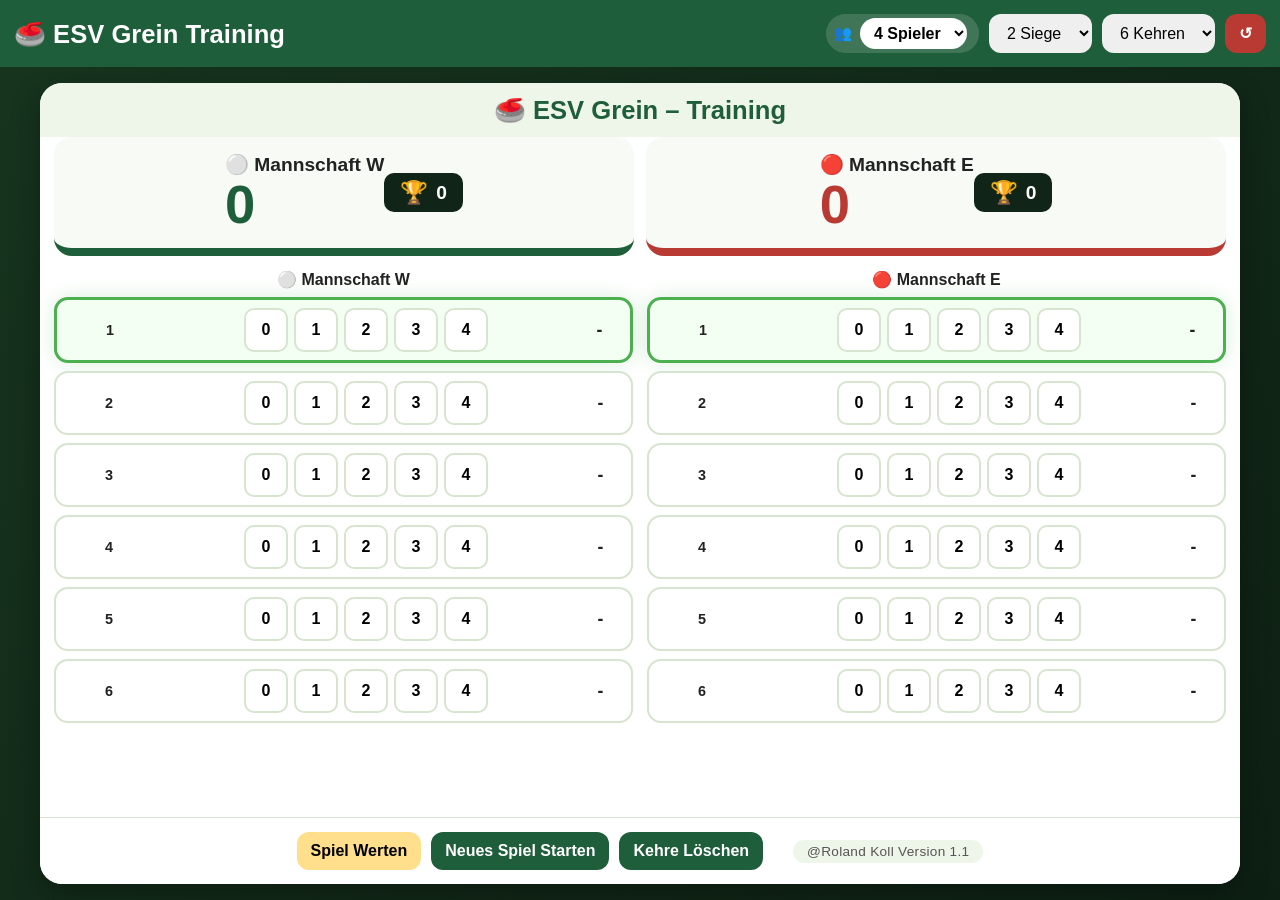
==== 01_Trainingsmodus.html @ 7f839e31 "Add files via upload" ====
<!DOCTYPE html>
<html lang="de">
<head>
<meta charset="UTF-8">
<meta name="viewport" content="width=device-width, initial-scale=1.0, viewport-fit=cover, maximum-scale=1.0, user-scalable=no">
<title>ESV Grein – Trainingssystem</title>

<style>
:root{
    --green:#1f5e3a;
    --red:#b93a32;
    --gold:#ffdf8c;
    --dark:#102417;
    --light:#eef5e9;
    --border:#d7e4cf;
}

*{
    margin:0;
    padding:0;
    box-sizing:border-box;
    -webkit-tap-highlight-color: transparent;
}

html, body {
    height: 100%;
    height: 100dvh;
    overflow: hidden;
}

body{
    font-family:Segoe UI,Arial,sans-serif;
    background:linear-gradient(135deg,#17351f,#0d1f13);
    color:#222;
    display: flex;
    flex-direction: column;
    overflow: hidden;
}

.header{
    position: sticky;
    top: 0;
    z-index: 500;
    background:var(--green);
    color:white;
    padding:14px;
    display:flex;
    justify-content:space-between;
    align-items:center;
    flex-wrap:wrap;
    gap:12px;
    flex-shrink:0;
}

.header h1{
    font-size:1.6rem;
}

.header-controls{
    display:flex;
    gap:10px;
    flex-wrap:wrap;
    align-items:center;
}

button,
select,
input{
    border:none;
    border-radius:12px;
    padding:10px 14px;
    font-size:1rem;
    touch-action: manipulation;
}

button{
    cursor:pointer;
    background:var(--green);
    color:white;
    font-weight:700;
    touch-action: manipulation;
    transition: transform 0.1s;
}

button:active {
    transform: scale(0.95);
}

.layout{
    flex: 1;
    padding:16px;
    overflow: hidden;
    min-height: 0;
}

.arena{
    width:100%;
    max-width:1200px;
    height:100%;
    background:white;
    border-radius:22px;
    overflow:hidden;
    box-shadow:0 10px 30px rgba(0,0,0,.3);
    display:flex;
    flex-direction:column;
    margin: 0 auto;
}

.arena-header{
    background:var(--light);
    padding:12px 16px;
    display:flex;
    justify-content:center;
    align-items:center;
    flex-shrink:0;
}

.arena-title{
    font-size:1.6rem;
    font-weight:900;
    color:var(--green);
    text-align:center;
}

.scoreboard{
    display:grid;
    grid-template-columns:1fr 1fr;
    gap:12px;
    padding:0 14px 14px;
    flex-shrink:0;
}

.score-card{
    background:#f7faf5;
    border-radius:18px;
    padding:16px 20px;
    text-align:center;
    border-bottom:8px solid var(--green);
    display:flex;
    justify-content:center;
    align-items:center;
}

.score-card.red{
    border-bottom-color:var(--red);
}

.team-info{
    display:flex;
    flex-direction:column;
    align-items:flex-start;
    gap:2px;
}

.team-name{
    font-size:1.2rem;
    font-weight:900;
}

.team-score{
    font-size:3.4rem;
    font-weight:900;
    color:var(--green);
    line-height:1;
}

.score-card.red .team-score{
    color:var(--red);
}

.team-wins{
    display:flex;
    align-items:center;
    gap:8px;
    background:var(--dark);
    color:white;
    padding:6px 16px;
    border-radius:10px;
    font-weight:700;
    font-size:1.2rem;
    white-space:nowrap;
}

.team-wins span{
    font-size:1.4rem;
}

.kehren-wrapper{
    flex:1;
    overflow-y:auto;
    padding:0 14px 14px;
    min-height:0;
    overscroll-behavior: contain;
    -webkit-overflow-scrolling: touch;
    touch-action: pan-y;
}

.kehren-wrapper::-webkit-scrollbar{
    width:8px;
}

.kehren-wrapper::-webkit-scrollbar-track{
    background:#f0f0f0;
    border-radius:10px;
}

.kehren-wrapper::-webkit-scrollbar-thumb{
    background:var(--green);
    border-radius:10px;
}

.kehren-wrapper::-webkit-scrollbar-thumb:hover{
    background:#0d3d22;
}

.kehren{
    display:grid;
    grid-template-columns:1fr 1fr;
    gap:14px;
}

.kehren-title{
    text-align:center;
    font-weight:900;
    margin-bottom:8px;
}

.kehre-row{
    display:grid;
    grid-template-columns:90px 1fr 45px;
    gap:8px;
    align-items:center;
    background:white;
    border:2px solid var(--border);
    border-radius:14px;
    padding:8px;
    margin-bottom:8px;
    transition: all 0.2s ease;
    cursor: pointer;
    touch-action: manipulation;
}

.kehre-row:active {
    transform: scale(0.98);
}

.kehre-row.active{
    border:3px solid #4caf50;
    background:#f3fff2;
    box-shadow: 0 0 20px rgba(76, 175, 80, 0.2);
}

.kehre-row.completed{
    border:3px solid #ff9800;
    background:#fff8e1;
}

.kehre-number{
    font-size:.9rem;
    font-weight:900;
    text-align:center;
}

.points{
    display:flex;
    gap:6px;
    justify-content:center;
    flex-wrap:wrap;
}

.point-btn{
    width:44px;
    height:44px;
    border-radius:10px;
    border:2px solid var(--border);
    background:white;
    color:black;
    font-weight:900;
    font-size:16px;
    touch-action: manipulation;
    transition: all 0.15s;
    display:flex;
    align-items:center;
    justify-content:center;
}

.point-btn:active {
    transform: scale(0.92);
    background:var(--green);
    color:white;
}

.point-btn.active-point{
    background:var(--green);
    color:white;
    border-color:var(--green);
}

.kehre-value{
    text-align:center;
    font-weight:900;
    font-size:1.1rem;
}

.footer{
    position: sticky;
    bottom: 0;
    z-index: 100;
    display:flex;
    justify-content:center;
    align-items:center;
    gap:10px;
    flex-wrap:wrap;
    padding:14px;
    border-top:1px solid var(--border);
    flex-shrink:0;
    background: white;
}

.footer .footer-left {
    display:flex;
    gap:10px;
    flex-wrap:wrap;
    justify-content:center;
}

.footer .footer-right {
    font-size:0.85rem;
    color:#555;
    background:var(--light);
    padding:4px 14px;
    border-radius:30px;
    font-weight:500;
    letter-spacing:0.3px;
    margin-left:20px;
}

.gold{
    background:var(--gold);
    color:black;
}

.gold:active{
    background:#f0c860;
}

.toast{
    position:fixed;
    bottom:20px;
    left:50%;
    transform:translateX(-50%);
    background:#111;
    color:white;
    padding:14px 20px;
    border-radius:14px;
    opacity:0;
    transition:.3s;
    z-index:9999;
    pointer-events: none;
    font-size:1rem;
}

.toast.show{
    opacity:1;
}

.player-selector{
    display:flex;
    gap:8px;
    align-items:center;
    background:rgba(255,255,255,0.15);
    padding:4px 12px 4px 8px;
    border-radius:40px;
}

.player-selector label{
    font-weight:600;
    font-size:0.9rem;
}

.player-selector select{
    background:white;
    color:black;
    padding:6px 10px;
    border-radius:30px;
    font-weight:700;
}

/* Dialog für Kehrenauswahl */
.kehren-dialog-overlay {
    position: fixed;
    top: 0;
    left: 0;
    right: 0;
    bottom: 0;
    background: rgba(0,0,0,0.5);
    display: none;
    justify-content: center;
    align-items: center;
    z-index: 10000;
    touch-action: manipulation;
}

.kehren-dialog-overlay.show {
    display: flex;
}

.kehren-dialog {
    background: white;
    border-radius: 22px;
    padding: 30px;
    max-width: 400px;
    width: 90%;
    box-shadow: 0 10px 40px rgba(0,0,0,0.3);
    touch-action: manipulation;
}

.kehren-dialog h3 {
    margin-bottom: 16px;
    color: var(--green);
    font-size: 1.4rem;
}

.kehren-dialog select {
    width: 100%;
    padding: 14px;
    border: 2px solid var(--border);
    border-radius: 12px;
    font-size: 1.1rem;
    margin-bottom: 16px;
    min-height: 50px;
    touch-action: manipulation;
}

.kehren-dialog .dialog-buttons {
    display: flex;
    gap: 10px;
    justify-content: flex-end;
}

.kehren-dialog .dialog-buttons button {
    padding: 12px 24px;
    border-radius: 12px;
    font-weight: 700;
    min-height: 50px;
    min-width: 90px;
    touch-action: manipulation;
}

.kehren-dialog .dialog-buttons .btn-cancel {
    background: #ccc;
    color: #333;
}

.kehren-dialog .dialog-buttons .btn-confirm {
    background: var(--red);
    color: white;
}

/* ===== RESPONSIVE FÜR TABLETS ===== */
@media (max-width: 900px) {
    .scoreboard {
        grid-template-columns: 1fr;
        gap: 8px;
    }
    
    .kehren {
        grid-template-columns: 1fr;
        gap: 10px;
    }
    
    .point-btn {
        width: 58px;
        height: 58px;
        font-size: 22px;
        border-radius: 12px;
    }
    
    .team-score {
        font-size: 4rem;
    }
    
    .kehre-row {
        grid-template-columns: 80px 1fr 50px;
        padding: 10px;
        border-radius: 16px;
    }
    
    .kehre-number {
        font-size: 1rem;
    }
    
    .kehre-value {
        font-size: 1.3rem;
    }
    
    .header h1 {
        font-size: 1.3rem;
    }
    
    .footer .footer-right {
        margin-left: 0;
    }
}

@media (max-width: 600px) {
    .point-btn {
        width: 48px;
        height: 48px;
        font-size: 18px;
    }
    
    .kehre-row {
        grid-template-columns: 60px 1fr 40px;
        padding: 6px;
        gap: 4px;
    }
    
    .team-score {
        font-size: 3rem;
    }
    
    .header h1 {
        font-size: 1.1rem;
    }
    
    .header-controls select,
    .header-controls button {
        padding: 6px 10px;
        font-size: 0.85rem;
    }
}
</style>
</head>
<body>

<div class="header">
    <h1>🥌 ESV Grein Training</h1>

    <div class="header-controls">
        <div class="player-selector">
            <label for="playerCount">👥</label>
            <select id="playerCount">
                <option value="3">3 Spieler</option>
                <option value="4"selected>4 Spieler</option>
                <option value="5">5 Spieler</option>
                <option value="6">6 Spieler</option>
            </select>
        </div>

        <select id="gamesSelect">
            <option value="2"selected>2 Siege</option>
            <option value="3">3 Siege</option>
            <option value="4">4 Siege</option>
            <option value="5">5 Siege</option>
            <option value="6">6 Siege</option>
        </select>

        <select id="kehrenSelect">
            <option value="4">4 Kehren</option>
            <option value="6" selected>6 Kehren</option>
            <option value="8">8 Kehren</option>
        </select>

        <button onclick="fullReset()" style="background:#b93a32;">↺</button>
    </div>
</div>

<div class="layout" id="layout"></div>

<!-- Dialog für Kehrenauswahl -->
<div class="kehren-dialog-overlay" id="kehrenDialog" onclick="closeKehrenDialog(event)">
    <div class="kehren-dialog" onclick="event.stopPropagation();">
        <h3>Kehre löschen</h3>
        <p style="margin-bottom:12px;color:#666;">Wählen Sie die zu löschende Kehre:</p>
        <select id="kehrenSelectDialog"></select>
        <div class="dialog-buttons">
            <button class="btn-cancel" onclick="closeKehrenDialog()">Abbrechen</button>
            <button class="btn-confirm" onclick="confirmDeleteKehre()">Löschen</button>
        </div>
    </div>
</div>

<div class="toast" id="toast"></div>

<script>
const state = {
    kehren: 6,
    winsToChampion: 2,
    playerCount: 4,
    arena: createArena(1)
};

function createArena(id) {
    return {
        id,
        teamA: 'Mannschaft W',
        teamB: 'Mannschaft E',
        pointsA: Array(6).fill(null),
        pointsB: Array(6).fill(null),
        winsA: 0,
        winsB: 0
    };
}

function render() {
    document.getElementById('layout').innerHTML = renderArena(state.arena);
    scrollToActiveKehre();
}

function renderArena(arena) {
    const scoreA = sum(arena.pointsA);
    const scoreB = sum(arena.pointsB);

    return `
    <div class="arena">
        <div class="arena-header">
            <div class="arena-title">🥌 ESV Grein – Training</div>
        </div>

        <div class="scoreboard">
            <div class="score-card">
                <div class="team-info">
                    <div class="team-name">⚪ Mannschaft W</div>
                    <div class="team-score">${scoreA}</div>
                </div>
                <div class="team-wins">
                    <span>🏆</span> ${arena.winsA}
                </div>
            </div>

            <div class="score-card red">
                <div class="team-info">
                    <div class="team-name">🔴 Mannschaft E</div>
                    <div class="team-score">${scoreB}</div>
                </div>
                <div class="team-wins">
                    <span>🏆</span> ${arena.winsB}
                </div>
            </div>
        </div>

        <div class="kehren-wrapper" id="kehrenWrapper">
            <div class="kehren">
                <div>
                    <div class="kehren-title">⚪ Mannschaft W</div>
                    ${renderKehren(arena, 'A')}
                </div>
                <div>
                    <div class="kehren-title">🔴 Mannschaft E</div>
                    ${renderKehren(arena, 'B')}
                </div>
            </div>
        </div>

        <div class="footer">
            <div class="footer-left">
                <button class="gold" onclick="evaluateGame()">Spiel Werten</button>
                <button onclick="resetGame()">Neues Spiel Starten</button>
                <button onclick="openKehrenDialog()">Kehre Löschen</button>
            </div>
            <div class="footer-right">@Roland Koll Version 1.1</div>
        </div>
    </div>
    `;
}

function renderKehren(arena, team) {
    let html = '';
    const arr = team === 'A' ? arena.pointsA : arena.pointsB;
    const activeIndex = activeKehre(arena) - 1;

    for (let i = 0; i < state.kehren; i++) {
        const active = activeIndex === i;
        const isCompleted = arr[i] !== null;
        const maxPoints = state.playerCount;

        html += `
        <div class="kehre-row ${active ? 'active' : ''} ${isCompleted ? 'completed' : ''}" 
             data-kehre="${i}" 
             data-team="${team}"
             onclick="handleKehreClick(${i}, '${team}')">
            <div class="kehre-number">${i + 1}</div>
            <div class="points">
                ${Array.from({length: maxPoints + 1}, (_, v) => `
                    <button class="point-btn ${arr[i] === v ? 'active-point' : ''}"
                            onclick="event.stopPropagation(); setPoints('${team}', ${i}, ${v})"
                            data-value="${v}">
                        ${v}
                    </button>
                `).join('')}
            </div>
            <div class="kehre-value">${arr[i] ?? '-'}</div>
        </div>
        `;
    }

    return html;
}

// ===== VERBESSERTE setPoints Funktion =====
function setPoints(team, index, value) {
    const arena = state.arena;

    if (hasWinner(arena)) {
        toast('Training beendet');
        return;
    }

    // Direkt setzen ohne automatische Nullen
    if (team === 'A') {
        arena.pointsA[index] = value;
    } else {
        arena.pointsB[index] = value;
    }

    // Nur neu rendern
    render();
}

// ===== NEU: Klick auf Kehre für Lösch-Dialog =====
function handleKehreClick(index, team) {
    const arena = state.arena;
    if (hasWinner(arena)) {
        toast('Training beendet');
        return;
    }

    // Prüfen ob die Kehre Werte hat
    const hasValue = arena.pointsA[index] !== null || arena.pointsB[index] !== null;
    if (!hasValue) {
        toast(`Kehre ${index + 1} ist bereits leer`);
        return;
    }

    // Dialog öffnen mit vorausgewählter Kehre
    openKehrenDialog(index);
}

function scrollToActiveKehre() {
    setTimeout(() => {
        const wrapper = document.getElementById('kehrenWrapper');
        if (!wrapper) return;

        const activeRow = wrapper.querySelector('.kehre-row.active');
        if (activeRow) {
            const wrapperRect = wrapper.getBoundingClientRect();
            const rowRect = activeRow.getBoundingClientRect();

            const isVisible = 
                rowRect.top >= wrapperRect.top + 10 &&
                rowRect.bottom <= wrapperRect.bottom - 10;

            if (!isVisible) {
                activeRow.scrollIntoView({
                    block: 'center',
                    behavior: 'smooth'
                });
            }
        }
    }, 50);
}

function evaluateGame() {
    const arena = state.arena;

    if (hasWinner(arena)) {
        toast('Training beendet');
        return;
    }

    for (let i = 0; i < state.kehren; i++) {
        if (arena.pointsA[i] === null || arena.pointsB[i] === null) {
            toast('Bitte alle Kehren ausfüllen');
            return;
        }
    }

    const a = sum(arena.pointsA);
    const b = sum(arena.pointsB);

    if (a > b) {
        arena.winsA++;
        toast(`⚪ Mannschaft W gewinnt (${a}:${b})`);
    } else if (b > a) {
        arena.winsB++;
        toast(`🔴 Mannschaft E gewinnt (${a}:${b})`);
    } else {
        toast(`Unentschieden (${a}:${b})`);
    }

    arena.pointsA = Array(state.kehren).fill(null);
    arena.pointsB = Array(state.kehren).fill(null);

    if (hasWinner(arena)) {
        toast(`🏆 ${winnerName(arena)} gewinnt das Training!`);
    }

    render();
}

function activeKehre(arena) {
    for (let i = 0; i < state.kehren; i++) {
        if (arena.pointsA[i] === null || arena.pointsB[i] === null) {
            return i + 1;
        }
    }
    return state.kehren;
}

function hasWinner(arena) {
    return arena.winsA >= state.winsToChampion || arena.winsB >= state.winsToChampion;
}

function winnerName(arena) {
    if (arena.winsA >= state.winsToChampion) return 'Mannschaft W';
    if (arena.winsB >= state.winsToChampion) return 'Mannschaft E';
    return '';
}

function sum(arr) {
    return arr.reduce((a, b) => a + (b || 0), 0);
}

function resetGame() {
    const arena = state.arena;
    arena.pointsA = Array(state.kehren).fill(null);
    arena.pointsB = Array(state.kehren).fill(null);
    arena.winsA = 0;
    arena.winsB = 0;
    render();
    toast('Spiel neu gestartet');
}

// ===== VERBESSERTE Dialog-Funktionen =====
function openKehrenDialog(preSelectedIndex) {
    const arena = state.arena;
    if (hasWinner(arena)) {
        toast('Training beendet');
        return;
    }

    const dialog = document.getElementById('kehrenDialog');
    const select = document.getElementById('kehrenSelectDialog');

    select.innerHTML = '';
    let hasValues = false;

    for (let i = 0; i < state.kehren; i++) {
        const option = document.createElement('option');
        option.value = i;
        const hasValue = arena.pointsA[i] !== null || arena.pointsB[i] !== null;
        if (hasValue) hasValues = true;
        option.textContent = `Kehre ${i + 1} ${hasValue ? '✏️' : '⬜'}`;
        select.appendChild(option);
    }

    if (!hasValues) {
        toast('Alle Kehren sind bereits leer');
        return;
    }

    // Wenn eine Kehre vorausgewählt wurde
    if (preSelectedIndex !== undefined) {
        select.value = preSelectedIndex;
    }

    dialog.classList.add('show');
    document.body.style.overflow = 'hidden';
}

function closeKehrenDialog(event) {
    if (event && event.target !== event.currentTarget) return;
    document.getElementById('kehrenDialog').classList.remove('show');
    document.body.style.overflow = '';
}

function confirmDeleteKehre() {
    const arena = state.arena;
    const select = document.getElementById('kehrenSelectDialog');
    const index = parseInt(select.value);

    if (arena.pointsA[index] === null && arena.pointsB[index] === null) {
        toast(`Kehre ${index + 1} ist bereits leer`);
        closeKehrenDialog();
        return;
    }

    arena.pointsA[index] = null;
    arena.pointsB[index] = null;

    render();
    toast(`Kehre ${index + 1} gelöscht`);
    closeKehrenDialog();
}

function fullReset() {
    state.arena = createArena(1);
    render();
    toast('Kompletter Reset');
}

function toast(msg) {
    const t = document.getElementById('toast');
    t.textContent = msg;
    t.classList.add('show');
    clearTimeout(t._timeout);
    t._timeout = setTimeout(() => t.classList.remove('show'), 2500);
}

// ===== EVENT-LISTENER =====
document.getElementById('playerCount').addEventListener('change', function(e) {
    state.playerCount = Number(e.target.value);
    render();
    toast(`👥 ${state.playerCount} Spieler`);
});

document.getElementById('kehrenSelect').addEventListener('change', function(e) {
    state.kehren = Number(e.target.value);
    state.arena.pointsA = Array(state.kehren).fill(null);
    state.arena.pointsB = Array(state.kehren).fill(null);
    render();
});

document.getElementById('gamesSelect').addEventListener('change', function(e) {
    state.winsToChampion = Number(e.target.value);
    render();
});

// ===== HÖHENKORREKTUR =====
function setCorrectHeight() {
    const vh = window.innerHeight;
    document.documentElement.style.setProperty('height', vh + 'px');
    document.body.style.setProperty('height', vh + 'px');
}

window.addEventListener('resize', setCorrectHeight);
window.addEventListener('orientationchange', function() {
    setTimeout(setCorrectHeight, 300);
});
setCorrectHeight();

render();
</script>

</body>
</html>
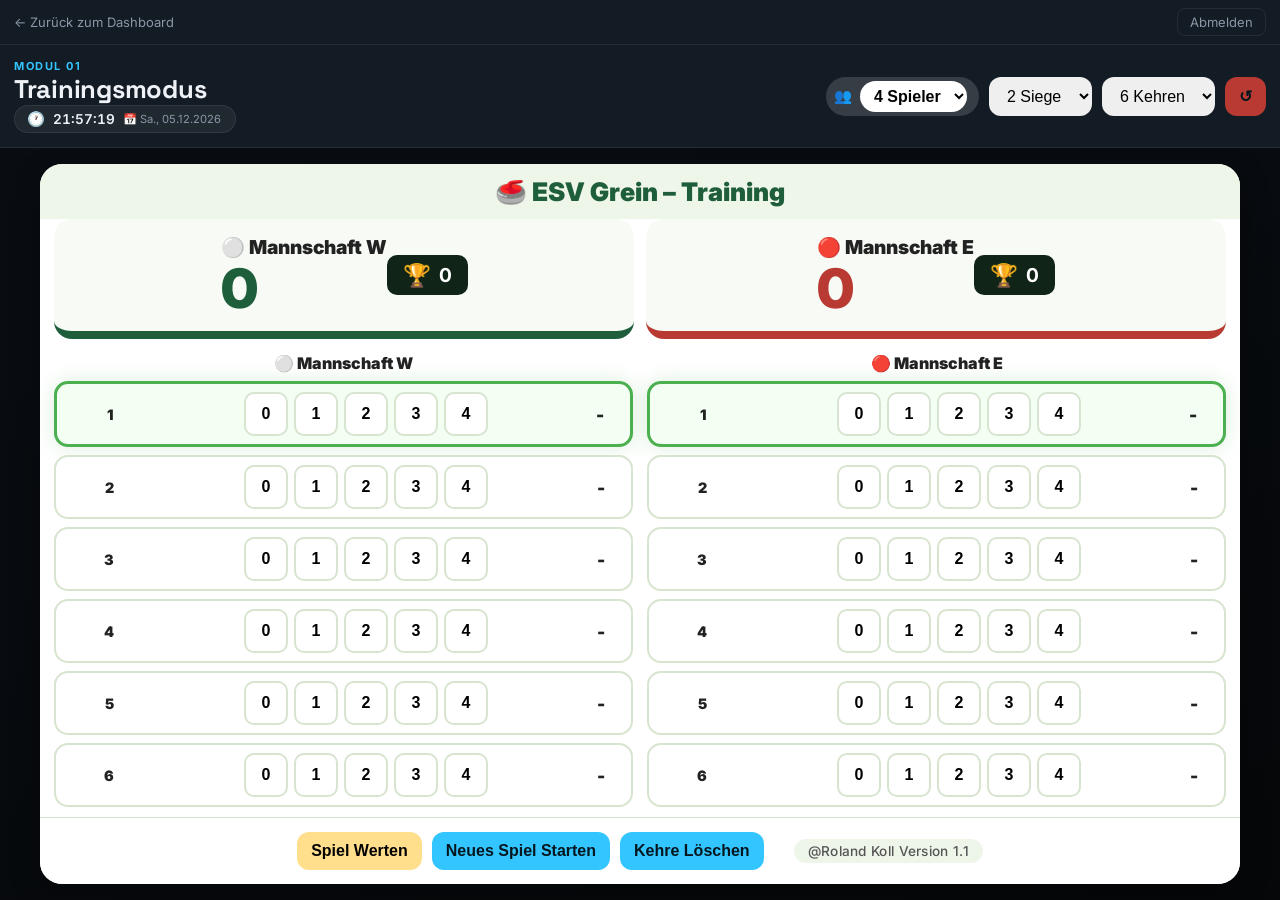
==== commit 131b0246: "Add files via upload" ====
--- a/01_Trainingsmodus.html
+++ b/01_Trainingsmodus.html
@@ -3,7 +3,9 @@
 <head>
 <meta charset="UTF-8">
 <meta name="viewport" content="width=device-width, initial-scale=1.0, viewport-fit=cover, maximum-scale=1.0, user-scalable=no">
-<title>ESV Grein – Trainingssystem</title>
+<title>Trainingsmodus – Trainingsportal ESV Grein</title>
+<link rel="preconnect" href="https://fonts.googleapis.com">
+<link href="https://fonts.googleapis.com/css2?family=Space+Grotesk:wght@500;700&family=Inter:wght@400;600;700&display=swap" rel="stylesheet">
 
 <style>
 :root{
@@ -13,6 +15,16 @@
     --dark:#102417;
     --light:#eef5e9;
     --border:#d7e4cf;
+
+    --bg-main:#0a0e14;
+    --bg-panel:#131b24;
+    --line:rgba(255,255,255,0.08);
+    --text-main:#eef2f6;
+    --text-dim:#8a97a6;
+    --accent:#33c5ff;
+    --accent-hover:#5fd4ff;
+    --font-display:"Space Grotesk","Inter",sans-serif;
+    --font-body:"Inter",Segoe UI,Arial,sans-serif;
 }
 
 *{
@@ -29,20 +41,41 @@
 }
 
 body{
-    font-family:Segoe UI,Arial,sans-serif;
-    background:linear-gradient(135deg,#17351f,#0d1f13);
+    font-family:var(--font-body);
+    background:
+        radial-gradient(900px 400px at 10% -10%, rgba(51,197,255,0.10), transparent 60%),
+        linear-gradient(160deg,var(--bg-main),#050709);
     color:#222;
     display: flex;
     flex-direction: column;
     overflow: hidden;
 }
 
+.topbar{
+    position: sticky;
+    top: 0;
+    z-index: 501;
+    background:var(--bg-panel);
+    border-bottom:1px solid var(--line);
+    padding:8px 14px;
+    display:flex;
+    justify-content:space-between;
+    align-items:center;
+    flex-shrink:0;
+    font-size:13px;
+}
+.topbar a{ color:var(--text-dim); text-decoration:none; }
+.topbar a:hover{ color:var(--text-main); }
+.topbar .logout{ border:1px solid var(--line); padding:5px 12px; border-radius:8px; }
+.topbar .logout:hover{ border-color:var(--text-dim); }
+
 .header{
     position: sticky;
     top: 0;
     z-index: 500;
-    background:var(--green);
-    color:white;
+    background:var(--bg-panel);
+    border-bottom:1px solid var(--line);
+    color:var(--text-main);
     padding:14px;
     display:flex;
     justify-content:space-between;
@@ -53,7 +86,48 @@
 }
 
 .header h1{
+    font-family:var(--font-display);
+    font-weight:700;
+    letter-spacing:-0.01em;
     font-size:1.6rem;
+    color:var(--text-main);
+}
+.header h1::before{
+    content:"Modul 01";
+    display:block;
+    font-family:var(--font-body);
+    text-transform:uppercase;
+    letter-spacing:0.14em;
+    font-size:11px;
+    color:var(--accent);
+    font-weight:700;
+}
+
+/* ===== UHRZEIT ANZEIGE ===== */
+.header-clock {
+    display: flex;
+    align-items: center;
+    gap: 8px;
+    font-size: 0.85rem;
+    color: var(--text-dim);
+    background: rgba(255,255,255,0.06);
+    padding: 4px 14px 4px 12px;
+    border-radius: 30px;
+    border: 1px solid var(--line);
+    white-space: nowrap;
+}
+
+.header-clock .clock-icon {
+    font-size: 0.9rem;
+}
+.header-clock .clock-time {
+    font-weight: 600;
+    color: var(--text-main);
+    font-variant-numeric: tabular-nums;
+}
+.header-clock .clock-date {
+    font-size: 0.7rem;
+    color: var(--text-dim);
 }
 
 .header-controls{
@@ -75,12 +149,13 @@
 
 button{
     cursor:pointer;
-    background:var(--green);
-    color:white;
+    background:var(--accent);
+    color:#05161e;
     font-weight:700;
     touch-action: manipulation;
-    transition: transform 0.1s;
-}
+    transition: transform 0.1s, background 0.15s;
+}
+button:hover{ background:var(--accent-hover); }
 
 button:active {
     transform: scale(0.95);
@@ -501,6 +576,14 @@
     .footer .footer-right {
         margin-left: 0;
     }
+    
+    .header-clock {
+        font-size: 0.7rem;
+        padding: 3px 10px 3px 8px;
+    }
+    .header-clock .clock-date {
+        display: none;
+    }
 }
 
 @media (max-width: 600px) {
@@ -529,13 +612,43 @@
         padding: 6px 10px;
         font-size: 0.85rem;
     }
+    
+    .header-clock {
+        font-size: 0.6rem;
+        padding: 2px 8px 2px 6px;
+        gap: 4px;
+    }
+    .header-clock .clock-time {
+        font-size: 0.65rem;
+    }
+    .header-clock .clock-date {
+        display: none;
+    }
+    .header-left {
+        gap: 8px;
+        flex-wrap: wrap;
+    }
 }
 </style>
 </head>
 <body>
 
+<div class="topbar">
+    <a href="dashboard.html">&larr; Zurück zum Dashboard</a>
+    <a class="logout" href="#" onclick="logout(); return false;">Abmelden</a>
+</div>
+
 <div class="header">
-    <h1>🥌 ESV Grein Training</h1>
+    <div class="header-left">
+        <h1>Trainingsmodus</h1>
+
+        <!-- ===== UHRZEIT DIREKT NEBEN TRAININGSMODUS ===== -->
+        <div class="header-clock" id="moduleClockContainer">
+            <span class="clock-icon">🕐</span>
+            <span class="clock-time" id="moduleClock">--:--:--</span>
+            <span class="clock-date" id="moduleDate">📅 --</span>
+        </div>
+    </div>
 
     <div class="header-controls">
         <div class="player-selector">
@@ -583,7 +696,32 @@
 
 <div class="toast" id="toast"></div>
 
+<script src="auth.js"></script>
 <script>
+requireGate();
+requireLogin();
+
+// ============================================================
+// UHRZEIT & DATUM FÜR MODUL
+// ============================================================
+function updateModuleClock() {
+    const now = new Date();
+    const timeStr = now.toLocaleTimeString('de-DE', { hour: '2-digit', minute: '2-digit', second: '2-digit' });
+    const dateStr = now.toLocaleDateString('de-DE', { weekday: 'short', day: '2-digit', month: '2-digit', year: 'numeric' });
+    
+    const clockEl = document.getElementById('moduleClock');
+    const dateEl = document.getElementById('moduleDate');
+    if (clockEl) clockEl.textContent = timeStr;
+    if (dateEl) dateEl.textContent = '📅 ' + dateStr;
+}
+
+// Initial aktualisieren und dann jede Sekunde
+updateModuleClock();
+setInterval(updateModuleClock, 1000);
+
+// ============================================================
+// TRAININGSMODUS LOGIK
+// ============================================================
 const state = {
     kehren: 6,
     winsToChampion: 2,
@@ -707,11 +845,19 @@
         return;
     }
 
-    // Direkt setzen ohne automatische Nullen
+    // Punkte setzen. Wenn eine Mannschaft in dieser Kehre Punkte (1-N) erhält,
+    // wird die Gegner-Mannschaft automatisch mit 0 gewertet, sofern dort noch
+    // kein Wert eingetragen wurde (nur eine Mannschaft kann pro Kehre punkten).
     if (team === 'A') {
         arena.pointsA[index] = value;
+        if (arena.pointsB[index] === null) {
+            arena.pointsB[index] = 0;
+        }
     } else {
         arena.pointsB[index] = value;
+        if (arena.pointsA[index] === null) {
+            arena.pointsA[index] = 0;
+        }
     }
 
     // Nur neu rendern
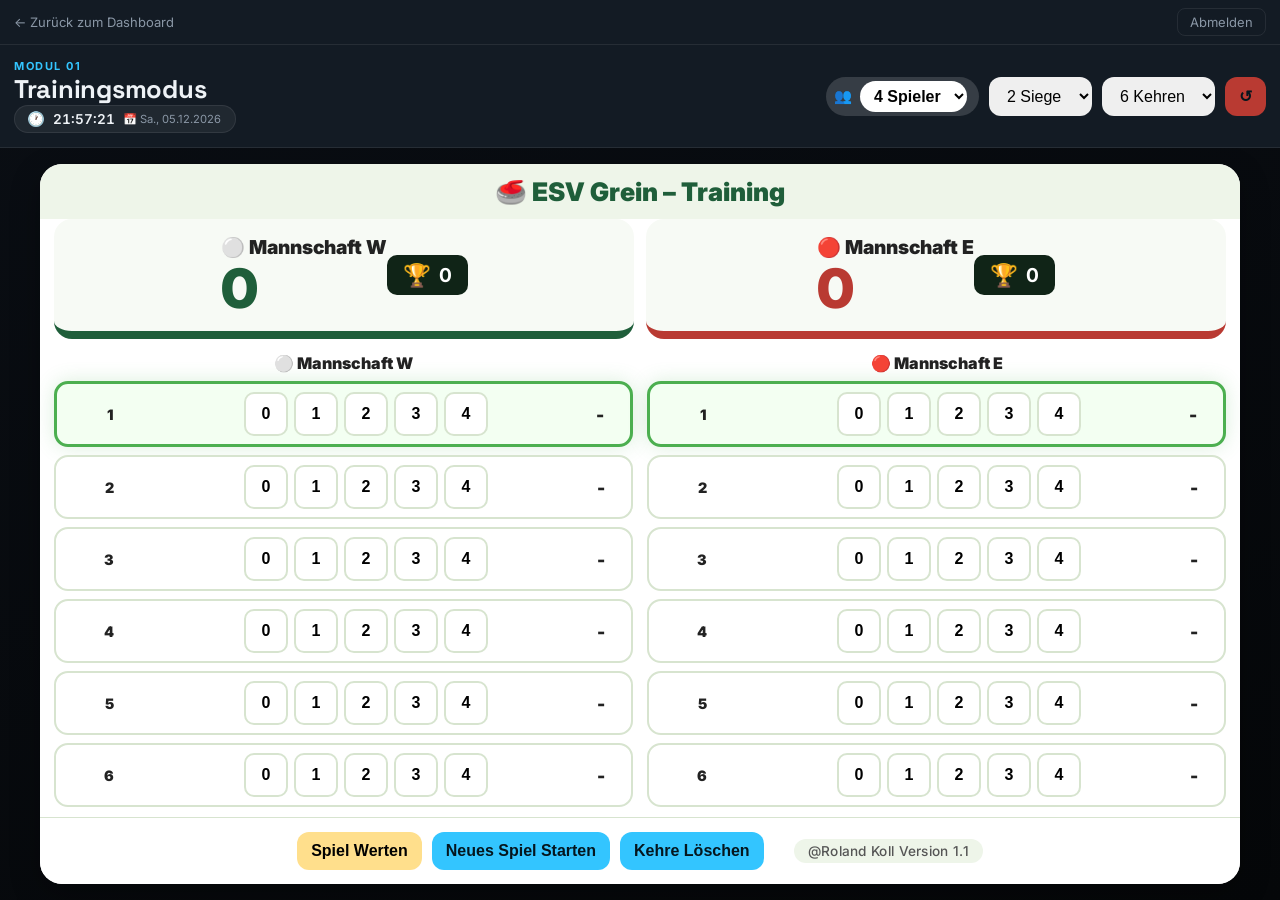
==== commit 7eb4b298: "Add files via upload" ====
--- a/01_Trainingsmodus.html
+++ b/01_Trainingsmodus.html
@@ -694,6 +694,20 @@
     </div>
 </div>
 
+<!-- Unentschieden – automatische Kehren-Verlängerung (NEU): es gibt kein Unentschieden zum Werten,
+     es werden automatisch immer 2 weitere Kehren gespielt, bis ein Sieger feststeht
+     (wie im echten Eisstocksport). Kein Klick nötig - die Verlängerung startet sofort,
+     dieses Fenster ist nur eine Info und schließt sich von selbst. -->
+<div class="kehren-dialog-overlay" id="tieBreakDialog">
+    <div class="kehren-dialog">
+        <h3>🤝 Unentschieden! <strong id="tieBreakScore">0 : 0</strong></h3>
+        <p id="tieBreakHint" style="margin-bottom:12px;color:#666;">Nach allen Kehren steht es unentschieden. Es werden automatisch 2 weitere Kehren gespielt.</p>
+        <div class="dialog-buttons">
+            <button class="btn-confirm" style="background:var(--green);width:100%;" onclick="closeTieBreakDialog()">Verstanden</button>
+        </div>
+    </div>
+</div>
+
 <div class="toast" id="toast"></div>
 
 <script src="auth.js"></script>
@@ -724,6 +738,9 @@
 // ============================================================
 const state = {
     kehren: 6,
+    baseKehren: 6,   // konfigurierte Kehren-Anzahl (Dropdown) - bei Unentschieden werden automatisch
+                     // 2er-Blöcke an "kehren" angehängt, "baseKehren" bleibt die Grundeinstellung, auf
+                     // die nach dem Spiel wieder zurückgesetzt wird.
     winsToChampion: 2,
     playerCount: 4,
     arena: createArena(1)
@@ -925,24 +942,89 @@
     const a = sum(arena.pointsA);
     const b = sum(arena.pointsB);
 
-    if (a > b) {
+    if (state.kehren === state.baseKehren) {
+        // Reguläres Spielende nach den eingestellten Kehren: Gesamtsumme entscheidet.
+        // Bei Gleichstand werden automatisch 2 weitere Kehren gespielt (siehe unten) -
+        // kein Unentschieden wird final gewertet.
+        if (a === b) {
+            extendKehren(a, b);
+            return;
+        }
+
+        if (a > b) {
+            arena.winsA++;
+            toast(`⚪ Mannschaft W gewinnt (${a}:${b})`);
+        } else {
+            arena.winsB++;
+            toast(`🔴 Mannschaft E gewinnt (${a}:${b})`);
+        }
+        finalizeGame(arena);
+        return;
+    }
+
+    // Verlängerung aktiv: der zuletzt gespielte 2er-Block aus zusätzlichen Kehren
+    // entscheidet per Punktesumme - genau wie beim Grundspiel, nur eben für je
+    // 2 zusätzliche Kehren. Steht auch dieser Block unentschieden, werden automatisch
+    // wieder 2 weitere Kehren gespielt, bis eine Mannschaft einen Block gewinnt.
+    const blockA = (arena.pointsA[state.kehren - 2] || 0) + (arena.pointsA[state.kehren - 1] || 0);
+    const blockB = (arena.pointsB[state.kehren - 2] || 0) + (arena.pointsB[state.kehren - 1] || 0);
+
+    if (blockA === blockB) {
+        extendKehren(a, b);
+        return;
+    }
+
+    if (blockA > blockB) {
         arena.winsA++;
-        toast(`⚪ Mannschaft W gewinnt (${a}:${b})`);
-    } else if (b > a) {
+        toast(`⚪ Mannschaft W gewinnt die Verlängerung (${a}:${b})`);
+    } else {
         arena.winsB++;
-        toast(`🔴 Mannschaft E gewinnt (${a}:${b})`);
-    } else {
-        toast(`Unentschieden (${a}:${b})`);
-    }
-
+        toast(`🔴 Mannschaft E gewinnt die Verlängerung (${a}:${b})`);
+    }
+    finalizeGame(arena);
+}
+
+// ===== Spiel abschließen (Sieger steht fest) =====
+function finalizeGame(arena) {
+    state.kehren = state.baseKehren;
     arena.pointsA = Array(state.kehren).fill(null);
     arena.pointsB = Array(state.kehren).fill(null);
 
     if (hasWinner(arena)) {
-        toast(`🏆 ${winnerName(arena)} gewinnt das Training!`);
+        setTimeout(() => toast(`🏆 ${winnerName(arena)} gewinnt das Training!`), 800);
     }
 
     render();
+}
+
+// ===== UNENTSCHIEDEN: AUTOMATISCHE VERLÄNGERUNG UM JE 2 KEHREN (NEU) =====
+// Fügt automatisch 2 weitere Kehren hinzu (kein Klick nötig) und zeigt kurz eine
+// Info-Meldung, die sich von selbst schließt.
+function extendKehren(a, b) {
+    const arena = state.arena;
+    arena.pointsA.push(null, null);
+    arena.pointsB.push(null, null);
+    state.kehren += 2;
+    showTieBreakDialog(a, b);
+    render();
+}
+
+function showTieBreakDialog(a, b) {
+    document.getElementById('tieBreakScore').textContent = `${a} : ${b}`;
+    const hintEl = document.getElementById('tieBreakHint');
+    if (hintEl) {
+        hintEl.textContent = `Unentschieden (${a}:${b}) – es werden automatisch 2 weitere Kehren (Kehre ${state.kehren - 1} und ${state.kehren}) gespielt.`;
+    }
+    document.getElementById('tieBreakDialog').classList.add('show');
+    document.body.style.overflow = 'hidden';
+    clearTimeout(state._tieBreakTimeout);
+    state._tieBreakTimeout = setTimeout(closeTieBreakDialog, 3000);
+}
+
+function closeTieBreakDialog() {
+    document.getElementById('tieBreakDialog').classList.remove('show');
+    document.body.style.overflow = '';
+    clearTimeout(state._tieBreakTimeout);
 }
 
 function activeKehre(arena) {
@@ -970,6 +1052,7 @@
 
 function resetGame() {
     const arena = state.arena;
+    state.kehren = state.baseKehren;
     arena.pointsA = Array(state.kehren).fill(null);
     arena.pointsB = Array(state.kehren).fill(null);
     arena.winsA = 0;
@@ -1041,6 +1124,7 @@
 }
 
 function fullReset() {
+    state.kehren = state.baseKehren;
     state.arena = createArena(1);
     render();
     toast('Kompletter Reset');
@@ -1063,6 +1147,7 @@
 
 document.getElementById('kehrenSelect').addEventListener('change', function(e) {
     state.kehren = Number(e.target.value);
+    state.baseKehren = state.kehren;
     state.arena.pointsA = Array(state.kehren).fill(null);
     state.arena.pointsB = Array(state.kehren).fill(null);
     render();
